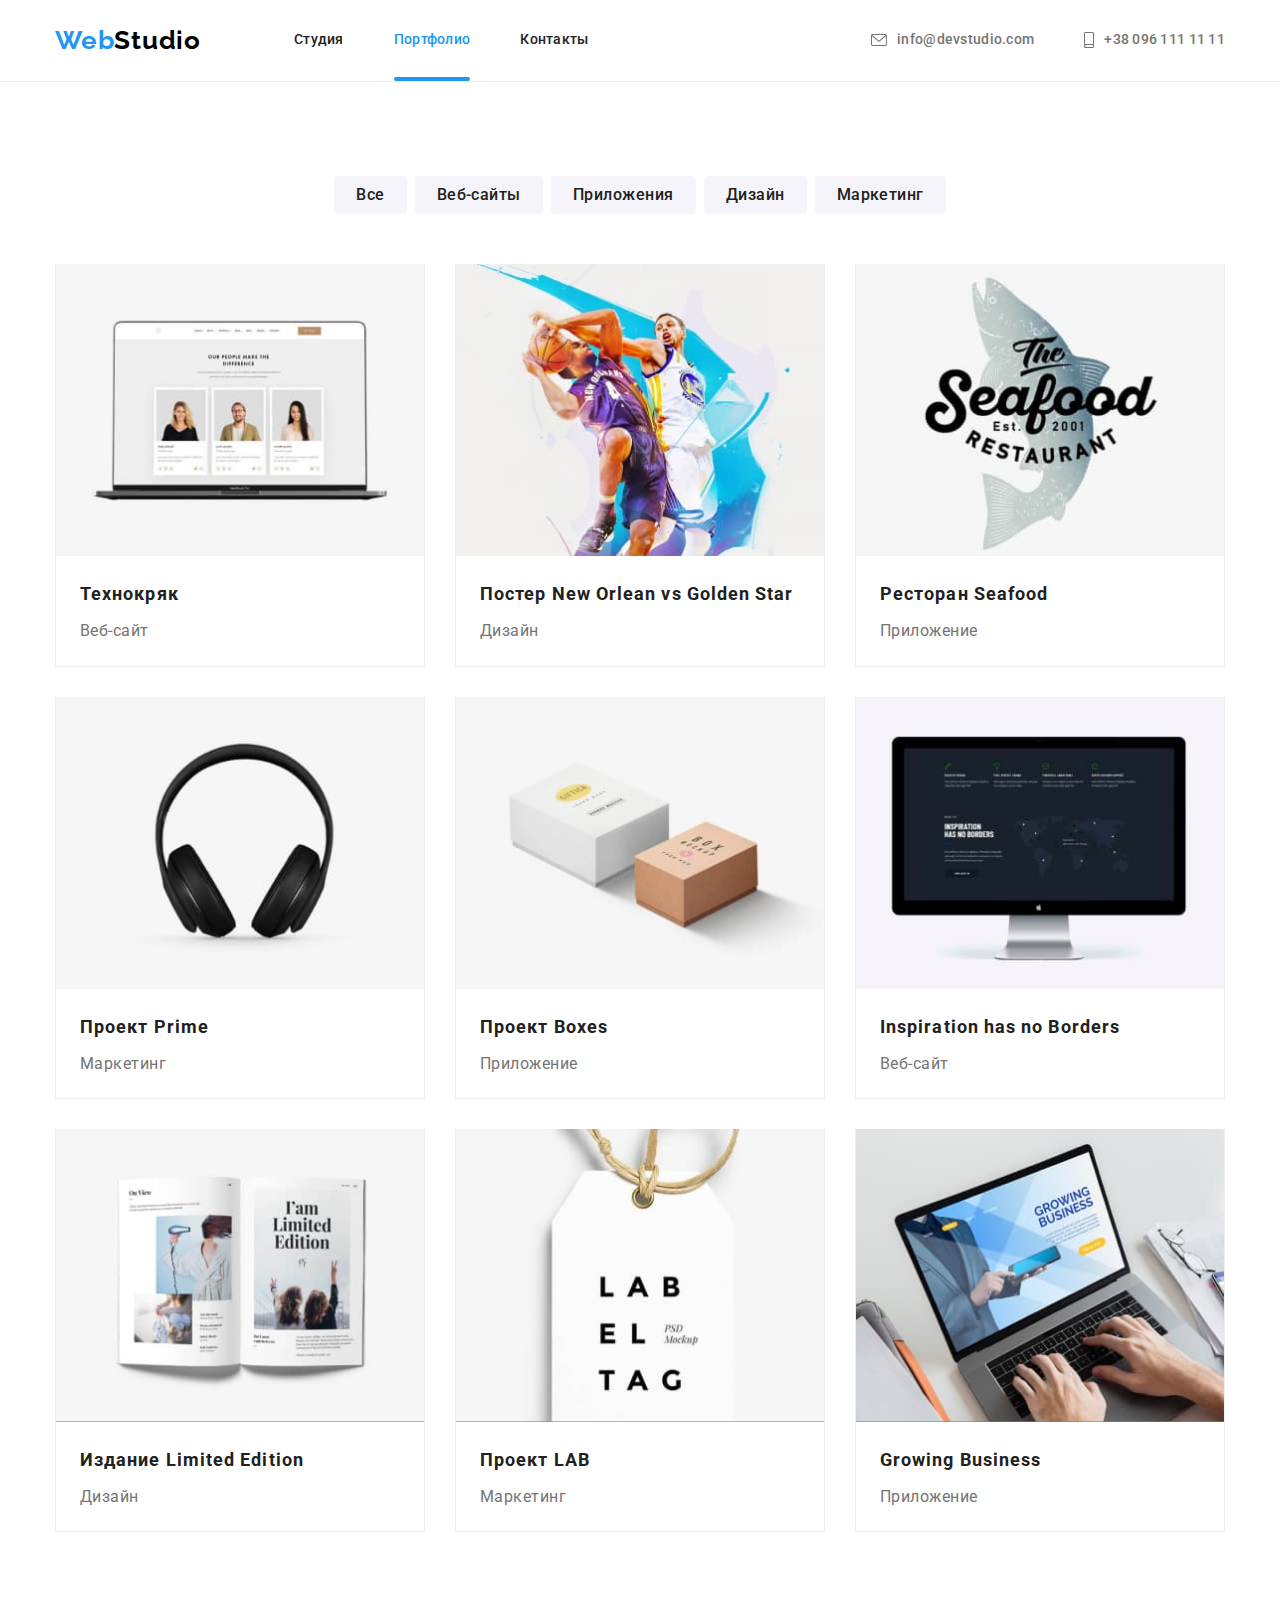
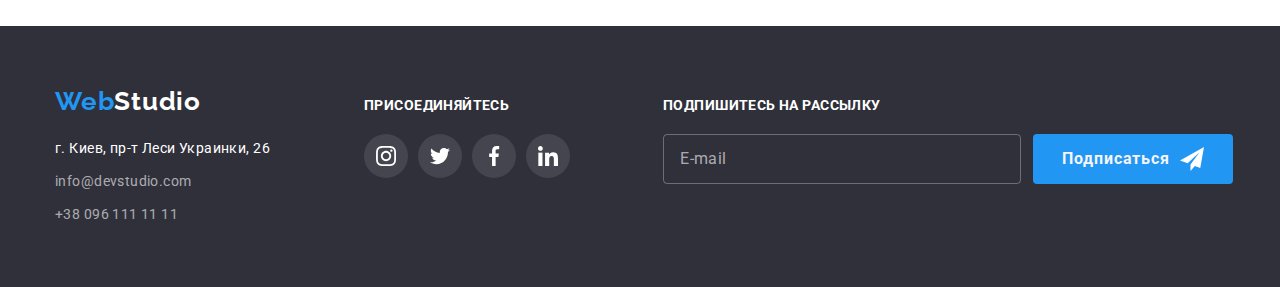
==== portfolio.html @ 52aa0f82 "Mod7-Start" ====
<!DOCTYPE html>
<html lang="ru">

<head>
    <meta charset="UTF-8">
    <meta http-equiv="X-UA-Compatible" content="IE=edge">
    <meta name="viewport" content="width=device-width, initial-scale=1.0">
    <link rel="preconnect" href="https://fonts.googleapis.com">
    <link rel="preconnect" href="https://fonts.gstatic.com" crossorigin>
    <link rel="stylesheet" href="./css/modern-normalize.css">
    <link
        href="https://fonts.googleapis.com/css2?family=Raleway:wght@700&family=Roboto:wght@400;500;700;900&display=swap"
        rel="stylesheet">
    <link rel="stylesheet" href="./css/styles.css" />
    <title>Студия</title>
</head>

<body>
    <!--Сосздаем шапку-->
    <header class="header">
        <div class="container header-container">
            <nav class="navigation">
                <a class="logo logo-nav" lang="en" href="./index.html"><span class="logo-color">Web</span>Studio </a>
                <ul class="menu-nav list">
                    <li class="header-nav-item"> <a class="link-menu-nav link" href="./index.html">Студия</a></li>
                    <li class="header-nav-item"> <a class="link-menu-nav link active"
                            href="./portfolio.html">Портфолио</a></li>
                    <li class="header-nav-item"> <a class="link-menu-nav link" href="#contact">Контакты</a></li>
                </ul>
            </nav>
            <ul class="mail-tel-header list">
                <li class="header-item">
                    <svg class="icon-header" width="16" height="12">
                        <use href="./images/icons.svg#icon-envelope"></use>
                    </svg>
                    <a class="link-mth link" href="mailto:info@devstudio.com">info@devstudio.com</a>
                </li>
                <li class="header-item">
                    <svg class="icon-header" width="10" height="16">
                        <use href="./images/icons.svg#icon-smartphone"></use>
                    </svg>
                    <a class="link-mth link" href="tel:+380961111111">+38 096 111 11 11</a>
                </li>
            </ul>
        </div>
    </header>

    <!--Основная часть-->
    <main>
        <section class="portfolio">
            <div class="container">
                <ul class="btn-list list">
                    <li class="btn">
                        <button class="button" type="button">Все</button>
                    </li>
                    <li class="btn">
                        <button class="button" type="button">Веб-сайты</button>
                    </li>
                    <li class="btn">
                        <button class="button" type="button">Приложения</button>
                    </li>
                    <li class="btn">
                        <button class="button" type="button">Дизайн</button>
                    </li>
                    <li class="btn">
                        <button class="button" type="button">Маркетинг</button>
                    </li>
                </ul>
                <h1 hidden>Портфолио</h1>
                <ul class="portfolio-list list">
                    <li class="portfolio-list-item">
                        <a class="link card-position" href="">
                            <div class="card">
                                <img src="./images/img_1.jpg" alt="техноряк" width="370">
                                <p class="card-text">Технокряк это современная площадка распространения коронавируса. Компании используют эту платформу для цифрового шпионажа и атак на защищённые сервера конкурентов.</p>
                            </div>
                            <div class="thumb-portfolio">
                                <h2 class="title-portfolio-list">
                                    Технокряк
                                </h2>
                                <p class="description">
                                    Веб-сайт
                                </p> 
                            </div>
                        </a>
                    </li>
                    <li class="portfolio-list-item">
                        <a class="link" href="">
                            <div class="card">
                                <img src="./images/img_2.jpg" alt="баскетбольный постер" width="370">
                            <p class="card-text">Технокряк это современная площадка распространения коронавируса. Компании используют эту платформу для цифрового шпионажа и атак на защищённые сервера конкурентов.</p>
                            </div>
                            <div class="thumb-portfolio">
                                <h2 class="title-portfolio-list">
                                    Постер New Orlean vs Golden Star
                                </h2>
                                <p class="description">
                                    Дизайн
                                </p>
                            </div>
                        </a>
                    </li>
                    <li class="portfolio-list-item">
                        <a class="link" href="">
                            <div class="card">
                                <img src="./images/img_3.jpg" alt="эмблема ресторана" width="370">
                            <p class="card-text">Технокряк это современная площадка распространения коронавируса. Компании используют эту платформу для цифрового шпионажа и атак на защищённые сервера конкурентов.</p>
                            </div>
                            <div class="thumb-portfolio">
                                <h2 class="title-portfolio-list">
                                    Ресторан Seafood
                                </h2>
                                <p class="description">
                                    Приложение
                                </p>
                            </div>
                        </a>
                    </li>
                    <li class="portfolio-list-item">
                        <a class="link" href="">
                            <div class="card">
                                <img src="./images/img_4.jpg" alt="наушники" width="370">
                            <p class="card-text">Технокряк это современная площадка распространения коронавируса. Компании используют эту платформу для цифрового шпионажа и атак на защищённые сервера конкурентов.</p>
                            </div>
                            <div class="thumb-portfolio">
                                <h2 class="title-portfolio-list">
                                    Проект Prime
                                </h2>
                                <p class="description">
                                    Маркетинг
                                </p>
                            </div>
                        </a>
                    </li>
                    <li class="portfolio-list-item">
                        <a class="link" href="">
                            <div class="card">
                                <img src="./images/img_5.jpg" alt="проек коробок" width="370">
                            <p class="card-text">Технокряк это современная площадка распространения коронавируса. Компании используют эту платформу для цифрового шпионажа и атак на защищённые сервера конкурентов.</p>
                            </div>
                            <div class="thumb-portfolio">
                                <h2 class="title-portfolio-list">
                                    Проект Boxes
                                </h2>
                                <p class="description">
                                    Приложение
                                </p>
                            </div>
                        </a>
                    </li>
                    <li class="portfolio-list-item">
                        <a class="link" href="">
                            <div class="card">
                                <img src="./images/img_6.jpg" alt="компьютер apple" width="370">
                            <p class="card-text">Технокряк это современная площадка распространения коронавируса. Компании используют эту платформу для цифрового шпионажа и атак на защищённые сервера конкурентов.</p>
                            </div>
                            <div class="thumb-portfolio">
                                <h2 class="title-portfolio-list">
                                    Inspiration has no Borders
                                </h2>
                                <p class="description">
                                    Веб-сайт
                                </p>
                            </div>
                        </a>
                    </li>
                    <li class="portfolio-list-item">
                        <a class="link" href="">
                            <div class="card">
                                <img src="./images/img_7.jpg" alt="журнал" width="370">
                            <p class="card-text">Технокряк это современная площадка распространения коронавируса. Компании используют эту платформу для цифрового шпионажа и атак на защищённые сервера конкурентов.</p>
                            </div>
                            <div class="thumb-portfolio">
                                <h2 class="title-portfolio-list">
                                    Издание Limited Edition
                                </h2>
                                <p class="description">
                                    Дизайн
                                </p>
                            </div>
                        </a>
                    </li>
                    <li class="portfolio-list-item">
                        <a class="link" href="">
                            <div class="card">
                                <img src="./images/img_8.jpg" alt="бирка" width="370">
                            <p class="card-text">Технокряк это современная площадка распространения коронавируса. Компании используют эту платформу для цифрового шпионажа и атак на защищённые сервера конкурентов.</p>
                            </div>
                            <div class="thumb-portfolio">
                                <h2 class="title-portfolio-list">
                                    Проект LAB
                                </h2>
                                <p class="description">
                                    Маркетинг
                                </p>
                            </div>
                        </a>
                    </li>
                    <li class="portfolio-list-item">
                        <a class="link" href="">
                            <div class="card">
                                <img src="./images/img_9.jpg" alt="приложение на компьютере" width="370">
                            <p class="card-text">Технокряк это современная площадка распространения коронавируса. Компании используют эту платформу для цифрового шпионажа и атак на защищённые сервера конкурентов.</p>
                            </div>
                            <div class="thumb-portfolio">
                                <h2 class="title-portfolio-list">
                                    Growing Business
                                </h2>
                                <p class="description">
                                    Приложение
                                </p>
                            </div>
                        </a>
                    </li>
                </ul>
            </div>
        </section>
    </main>

    <!--Подвал-->
    <footer class="footer">
        <div class="container footer-container">
            <div>
                <a class="logo logo-footer" lang="en" href="./index.html"><span class="logo-color">Web</span>Studio </a>
                <address class="adress">
                    <ul class="footer-list list" id="contact">
                        <li class="footer-item"><a class="link" href="https://goo.gl/maps/QvZ3WTDbZdHb9SWs6"
                                target="_blank">г. Киев, пр-т Леси Украинки, 26</a></li>
                        <li class="footer-item footer-mail-tel"><a class="link"
                                href="mailto:info@devstudio.com">info@devstudio.com</a></li>
                        <li class="footer-item footer-mail-tel"><a class="link" href="tel:+380961111111">+38 096 111 11
                                11</a></li>
                    </ul>
                </address>
            </div>
            <div class="footer-icons-container">
                <h2 class="title-footer">присоединяйтесь</h2>
                <ul class="icons-list list">
                    <li class="icons-item">
                        <a href="#" class="icons-link icons-link-social-bc">
                            <svg class="icon-social" width="20" height="20">
                                <use href="./images/icons.svg#icon-instagram"></use>
                            </svg>
                        </a>
                    </li>
                    <li class="icons-item">
                        <a href="#" class="icons-link icons-link-social-bc">
                            <svg class="icon-social" width="20" height="20">
                                <use href="./images/icons.svg#icon-twitter"></use>
                            </svg>
                        </a>
                    </li>
                    <li class="icons-item">
                        <a href="#" class="icons-link icons-link-social-bc">
                            <svg class="icon-social" width="20" height="20">
                                <use href="./images/icons.svg#icon-facebook"></use>
                            </svg>
                        </a>
                    </li>
                    <li class="icons-item">
                        <a href="#" class="icons-link icons-link-social-bc">
                            <svg class="icon-social" width="20" height="20">
                                <use href="./images/icons.svg#icon-linkedin"></use>
                            </svg>
                        </a>
                    </li>
                </ul>
            </div>
            <div class="right-footer">
                <h2 class="title-footer">подпишитесь на рассылку</h2>
                <form class="form-footer">
                    <input type="email" name="email" placeholder="E-mail" required>
                    <div class="scetch">
                        <button type="submit" class="button-send">Подписаться
                            <svg class="icon-send" width="24" height="24">
                                <use href="./images/icons.svg#icon-send"></use>
                            </svg>
                        </button>
                    </div>
                </form>
            </div>
        </div>
    </footer>

</body>

</html>
---- css/styles.css ----
:root {
  --text-color: #757575;
  --background-color: #f5f4fa;
  --header-background-color: #ffffff;
  --header-border: #ececec;
  --portfolio-border: #eeeeee;
  --hero-background-color: #2f303a;
  --footer-background-color: #2f303a;
  --title-text-color: #212121;
  --name-text-color: #212121;
  --logo-blue-color: #2196f3;
  --logo-black-color: #000000;
  --logo-white-color: #ffffff;
  --active-color: #2196f3;
  --background-button-color-blue: #2196f3;
  --background-button-color: #f5f4fa;
  --text-button-color: #ffffff;
  --text-footer-color: #ffffff;
  --text-footer-tel-mail-color: #ffffff9c;
  --icons-social-color: #afb1b8;
  --icons-header-color: #757575;

  --main-font: Roboto, sans-serif;
  --logo-font: Raleway, sans-serif;

  --cubic-bezier: cubic-bezier(0.4, 0, 0.2, 1);
}

body {
  font-family: var(--main-font, "Verdana", sans-serif);
  /*----------------------------------------*/
  color: var(--text-color, black);
}
h1,
h2,
h3,
h4,
h5,
h6,
p {
  margin: 0;
}
ul {
  margin: 0;
  padding: 0;
}
img {
  display: block;
  height: auto;
  max-width: 100%;
}
.container {
  padding-left: 15px;
  padding-right: 15px;
  width: 1200px;
  margin: 0 auto;
}
.link {
  color: inherit;
  text-decoration: none;
}
.list {
  list-style: none;
}
.logo {
  font-family: var(--logo-font, sans-serif);
  font-weight: 700;
  font-size: 26px;
  line-height: 1.19;
  letter-spacing: 0.03em;
  text-decoration: none;
  margin-right: 93px;
}
.logo-color {
  color: var(--logo-blue-color, blue);
}
.title {
  font-family: var(--main-font, sans-serif);
  font-style: normal;
  font-size: 36px;
  line-height: 1.16;
  letter-spacing: 0.03em;
  text-align: center;
  color: var(--title-text-color, black);
}
.icons-link {
  width: 100%;
  height: 100%;
  display: flex;
  justify-content: center;
  align-items: center;
  border-radius: 50%;
  transition: background-color 250ms var(--cubic-bezier);
}
.icons-link:hover {
  background-color: var(--active-color, blue);
}

/*---------------HEADER------------------------------------------*/
.header {
  padding: 25px 0;
  border-bottom: var(--header-border) solid 1px;
}
.logo-nav {
  color: var(--logo-black-color, black);
}
.header-container {
  display: flex;
  align-items: center;
}
.navigation {
  display: flex;
  align-items: center;
}
.header-nav-item:not(:last-child) {
  margin-right: 50px;
}

.menu-nav {
  font-family: var(--main-font, sans-serif);
  font-weight: 500;
  font-size: 14px;
  line-height: 1.14;
  letter-spacing: 0.02em;
  display: flex;
  color: var(--title-text-color, black);
}
.link-menu-nav {
  position: relative;
  transition: color 250ms var(--cubic-bezier);
}
.link-menu-nav:hover,
.link-menu-nav:focus {
  color: var(--active-color, blue);
}
.mail-tel-header {
  font-family: var(--main-font, sans-serif);
  font-weight: 500;
  font-size: 14px;
  line-height: 1.14;
  letter-spacing: 0.02em;
  display: flex;
  align-items: center;
  margin-left: auto;
}
.header-item {
  display: flex;
  align-items: center;
  cursor: pointer;
  transition: color 250ms var(--cubic-bezier);
}
.header-item:not(:first-child) {
  margin-left: 50px;
}
.header-item:hover .icon-header,
.header-item:focus .icon-header {
  fill: var(--active-color, blue);
}
.icon-header {
  fill: var(--icons-header-color);
  transition: fill 250ms var(--cubic-bezier);
}

.link-mth {
  margin-left: 10px;
}
.header-item:hover,
.header-item:focus {
  color: var(--active-color, blue);
}
.active {
  color: var(--active-color, blue);
}
.active::after {
  content: "";
  width: 100%;
  height: 4px;
  border-radius: 2px;
  background-color: var(--background-button-color-blue, blue);
  position: absolute;
  top: 46px;
  left: 0;
}

/*---------------HEADER------------------------------------------*/

/*---------------MAIN-INDEX-----------------------------------------*/
.hero {
  padding-top: 200px;
  padding-bottom: 280px;
  background-color: var(--hero-background-color);
  background-image: linear-gradient(
      0deg,
      rgba(0, 0, 0, 0.2),
      rgba(0, 0, 0, 0.2)
    ),
    url(/images/logo.jpg);
  background-repeat: no-repeat;
  background-position: center;
  background-size: cover;
}

.title-hero {
  font-family: var(--main-font, sans-serif);
  font-style: normal;
  font-weight: 900;
  font-size: 44px;
  line-height: 1.36;
  letter-spacing: 0.06em;
  text-transform: uppercase;
  color: var(--logo-white-color, white);
  text-align: center;
}
.button-hero {
  font-family: var(--main-font, sans-serif);
  font-style: normal;
  font-weight: 700;
  font-size: 16px;
  line-height: 1.87;
  letter-spacing: 0.06em;
  background-color: var(--background-button-color-blue, blue);
  color: var(--text-button-color, white);
  border-radius: 4px;
  cursor: pointer;
  display: block;
  margin: 30px auto 0;
  border: none;
  padding: 10px 32px;
}
.section {
  padding: 94px 0;
}
.title-about-uns {
  font-family: var(--main-font, sans-serif);
  font-style: normal;
  font-size: 14px;
  line-height: 1.14;
  letter-spacing: 0.03em;
  text-transform: uppercase;
  color: var(--title-text-color, black);
}
.text-about-uns {
  font-family: var(--main-font, sans-serif);
  font-size: 14px;
  line-height: 1.71;
  letter-spacing: 0.03em;
  margin-top: 10px;
}
.about-list {
  display: flex;
}
.about-item:not(:last-child) {
  margin-right: 30px;
}
.about-uns-icon {
  width: 270px;
  height: 120px;
  background-color: var(--background-color);
  margin-bottom: 30px;
  display: flex;
  justify-content: center;
  align-items: center;
}
.services {
  padding-bottom: 94px;
}

.services-list {
  display: flex;
  margin-top: 50px;
}
.services-item {
  position: relative;
}
.services-item:not(:last-child) {
  margin-right: 30px;
}
.bc-services-item {
  position: absolute;
  width: 370px;
  height: 70px;
  bottom: 0;
  background-color: rgba(47, 48, 58, 0.8);
  display: flex;
  align-items: center;
  justify-content: center;
}
.bc-services-item > .title-about-uns {
  color: var(--text-button-color, white);
}

.our-team {
  background: var(--background-color, grey);
}
.team-list {
  display: flex;
  margin-top: 50px;
  text-align: center;
}
.team-item {
  background-color: var(--logo-white-color, white);
  border-radius: 0px 0px 4px 4px;
  box-shadow: 0px 1px 3px rgba(0, 0, 0, 0.12), 0px 1px 1px rgba(0, 0, 0, 0.14),
    0px 2px 1px rgba(0, 0, 0, 0.2);
}
.team-item:not(:last-child) {
  margin-right: 30px;
}
.thumb {
  padding: 30px 0;
}
.specialist-name {
  font-family: var(--main-font, sans-serif);
  font-style: normal;
  font-weight: 500;
  font-size: 16px;
  line-height: 1.18;
  letter-spacing: 0.03em;
  color: var(--name-text-color, black);
}
.specialist {
  font-family: var(--main-font, sans-serif);
  font-size: 16px;
  line-height: 1.18;
  letter-spacing: 0.03em;
  margin-top: 10px;
  margin-bottom: 16px;
}
.icons-list-team {
  display: flex;
  justify-content: center;
}
.icon-team-social {
  fill: var(--icons-social-color);
  transition: fill 250ms var(--cubic-bezier);
}
.icons-link:focus {
  outline: 2px solid var(--active-color);
}
.icons-item:hover .icon-team-social,
.icons-item:focus .icon-team-social {
  fill: var(--logo-white-color, white);
}
.client-list {
  display: flex;
  margin-top: 50px;
}
.client-item {
  width: 170px;
  height: 92px;
  border: 1px solid #afb1b8;
  border-radius: 4px;
  display: flex;
  justify-content: center;
  align-items: center;
  cursor: pointer;
  transition: border 250ms var(--cubic-bezier);
}
.client-item + .client-item {
  margin-left: 30px;
}
.client-link:focus {
  outline: 2px solid var(--active-color);
}
.icon-partner {
  fill: var(--icons-social-color);
  transition: fill 250ms var(--cubic-bezier);
}
.client-item:hover .icon-partner,
.client-item:focus .icon-partner,
.client-item:hover,
.client-item:focus {
  fill: var(--active-color, blue);
  border-color: var(--active-color, blue);
}

/*---------------MAIN-INDEX--------------------------------------*/

/*---------------MAIN-PORTFOLIO----------------------------------*/
.portfolio {
  padding: 94px 0;
}
.btn-list {
  display: flex;
  margin-bottom: 50px;
  justify-content: center;
}
.btn:focus,
.button:hover {
  box-shadow: 0px 3px 1px rgba(0, 0, 0, 0.1), 0px 1px 2px rgba(0, 0, 0, 0.08),
    0px 2px 2px rgba(0, 0, 0, 0.12);
}
.button {
  font-family: var(--main-font, sans-serif);
  font-style: normal;
  font-weight: 500;
  font-size: 16px;
  line-height: 1.62;
  letter-spacing: 0.03em;
  color: var(--title-text-color, black);
  background-color: var(--background-button-color, grey);
  border: none;
  border-radius: 4px;
  cursor: pointer;
  padding: 6px 22px;
  transition: color 250ms var(--cubic-bezier), 250ms var(--cubic-bezier);
}
.btn:not(:last-child) {
  margin-right: 8px;
}
.button:hover,
.button:focus {
  background-color: var(--active-color, blue);
  color: var(--text-button-color, white);
}
.portfolio-list {
  display: flex;
  flex-wrap: wrap;
  margin-left: -30px;
  margin-top: -30px;
}
.portfolio-list-item {
  border-right: var(--portfolio-border) 1px solid;
  border-left: var(--portfolio-border) 1px solid;
  border-bottom: var(--portfolio-border) 1px solid;
  flex-basis: calc(100% / 3 - 30px);
  margin-left: 30px;
  margin-top: 30px;
  transition: box-shadow 250ms var(--cubic-bezier);
}
.portfolio-list-item:hover,
.portfolio-list-item:focus {
  box-shadow: 0px 1px 1px rgba(0, 0, 0, 0.12), 0px 4px 4px rgba(0, 0, 0, 0.06),
    1px 4px 6px rgba(0, 0, 0, 0.16);
}
.card-position {
  position: relative;
}
.card {
  overflow: hidden;
  position: relative;
}

.card-text {
  font-family: var(--main-font, sans-serif);
  font-size: 18px;
  line-height: 1.5;
  letter-spacing: 0.03em;
  padding: 63px 24px;
  background: rgba(33, 150, 243, 0.9);
  height: 100%;
  width: 100%;
  position: absolute;
  color: var(--text-button-color);
  transition: transform 250ms var(--cubic-bezier);
  transform: translateY(100%);
  top: 0;
}
.portfolio-list-item:hover .card-text {
  transform: translateY(0);
}
.thumb-portfolio {
  padding: 20px 24px;
}
.title-portfolio-list {
  font-family: var(--main-font, sans-serif);
  font-style: normal;
  font-size: 18px;
  line-height: 2;
  letter-spacing: 0.06em;
  color: var(--title-text-color, black);
}
.description {
  font-family: var(--main-font, sans-serif);
  font-size: 16px;
  line-height: 1.83;
  letter-spacing: 0.03em;
  margin-top: 4px;
}

/*---------------MAIN-PORTFOLIO----------------------------------*/

/*---------------FOOTER------------------------------------------*/
.footer {
  padding: 60px 0;
  background-color: var(--footer-background-color);
}
.footer-container {
  display: flex;
  align-items: baseline;
}
.footer-icons-container {
  margin-left: 70px;
}
.right-footer {
  margin-left: 93px;
}
.form-footer {
  display: flex;
}
.form-footer input {
  background-color: transparent;
  border: 1px solid rgba(255, 255, 255, 0.3);
  border-radius: 4px;
  width: 358px;
  height: 50px;
  color: var(--background-color);
  padding: 15px 3px 15px 16px;
  margin-right: 12px;
}
.form-footer input:focus {
  outline: transparent;
}

.form-footer input::placeholder {
  color: rgba(255, 255, 255, 0.6);
  letter-spacing: 0.03em;
  font-size: 16px;
  line-height: 1.25;
}

.button-send {
  width: 200px;
  height: 50px;
  font-size: 16px;
  font-weight: 700;
  line-height: 1.87;
  letter-spacing: 0.06em;
  background-color: var(--active-color);
  border: none;
  border-radius: 4px;
  color: var(--background-color);
  display: flex;
  align-items: center;
  cursor: pointer;
  justify-content: center;
  transition: box-shadow 250ms var(--cubic-bezier);
}
.button-send:focus,
.button-send:hover {
  box-shadow: 0px 4px 4px rgba(0, 0, 0, 0.15);
}
.icon-send {
  margin-left: 10px;
}
.logo-footer {
  color: var(--logo-white-color, white);
}
.adress {
  font-family: var(--main-font, sans-serif);
  font-style: normal;
  font-weight: 400;
  font-size: 14px;
  line-height: 1.71;
  letter-spacing: 0.03em;
  color: var(--text-footer-color, white);
  margin-top: 20px;
}
.footer-item:not(:first-child) {
  margin-top: 9px;
}
.footer-mail-tel {
  color: var(--text-footer-tel-mail-color);
}
.title-footer {
  font-family: var(--main-font, sans-serif);
  font-style: normal;
  font-size: 14px;
  line-height: 1.14;
  letter-spacing: 0.03em;
  text-transform: uppercase;
  color: var(--logo-white-color, black);
  margin-bottom: 20px;
}
.icons-list {
  display: flex;
}
.icons-item {
  width: 44px;
  height: 44px;
}
.icons-item:hover .icon-social,
.icons-item:focus .icon-social {
  fill: var(--logo-white-color, white);
}
.icons-item + .icons-item {
  margin-left: 10px;
}
.icons-link-social-bc {
  background-color: rgba(255, 255, 255, 0.1);
}
.icon-social {
  fill: var(--logo-white-color, white);
}
/*------------------------------------------------*/
.backdrop {
  width: 100%;
  height: 100%;
  background-color: rgba(0, 0, 0, 0.2);
  position: fixed;
  top: 0;
  left: 0;
  transition: opacity 250ms var(--cubic-bezier),
    visibility 250ms var(--cubic-bezier);
}
.backdrop.is-hidden .modal {
  transform: translate(-50%, -50%) scale(0.5);
}

.modal {
  width: 528px;
  min-height: 581px;
  border-radius: 4px;
  background-color: var(--header-background-color);
  position: absolute;
  top: 50%;
  left: 50%;
  transform: translate(-50%, -50%) scale(1);
  transition: transform 250ms var(--cubic-bezier);
}
.modal-close {
  width: 30px;
  height: 30px;
  border-radius: 50%;
  border: 1px solid rgba(0, 0, 0, 0.1);
  background: #ffffff;
  cursor: pointer;
  display: flex;
  justify-content: center;
  align-items: center;
  position: absolute;
  top: 8px;
  right: 8px;
  transition: fill 250ms var(--cubic-bezier);
}
.modal-close:hover,
.modal-close:focus {
  fill: var(--active-color);
  outline-color: var(--active-color);
}

.is-hidden {
  visibility: hidden;
  opacity: 0;
  pointer-events: none;
}
.form-modal {
  padding: 40px;
}
.form-modal p {
  margin-bottom: 12px;
  color: #212121;
  letter-spacing: 0.03em;
  font-size: 20px;
  font-weight: bold;
  line-height: 1.12;
  text-align: center;
}

.form-label,
.form-comment-label {
  display: block;
  margin-bottom: 10px;
  font-size: 12px;
  color: var(--text-color);
  letter-spacing: 0.01em;
  line-height: 1.16;
}
.form-comment-label {
  margin-bottom: 20px;
}
.form-title {
  display: block;
  margin-bottom: 4px;
}
.positioner {
  position: relative;
  display: block;
}
.form-input {
  width: 100%;
  height: 40px;
  border: 1px solid rgba(33, 33, 33, 0.2);
  border-radius: 4px;
  padding: 12px 2px 12px 42px;
  cursor: pointer;
}
.icons-form {
  position: absolute;
  top: 50%;
  left: 12px;
  transform: translateY(-50%);
  cursor: pointer;
}
.form-input:focus {
  border: none;
  outline: 1px solid var(--active-color);
}
.form-input:focus + .icons-form {
  fill: var(--active-color);
}
.form-comment-text {
  resize: none;
  width: 100%;
  height: 120px;
  padding: 12px 16px;
  border: 1px solid rgba(33, 33, 33, 0.2);
  border-radius: 4px;
  margin-top: 4px;
}
.form-comment-text:focus {
  border: none;
  outline: 1px solid var(--active-color);
}
.form-comment-text::placeholder {
  color: rgba(117, 117, 117, 0.5);
  font-size: 12px;
  line-height: 1.16;
  letter-spacing: 0.01em;
}
.form-checkbox-label {
  font-size: 14px;
  line-height: 1.71;
  color: var(--text-color);
  letter-spacing: 0.03em;
  cursor: pointer;
  display: flex;
  align-items: center;
  justify-content: center;
  margin-bottom: 30px;
}
.form-checkbox-label a {
  color: var(--active-color);
  margin-left: 6px;
}
.form-checkbox {
  position: absolute;
  width: 1px;
  height: 1px;
  margin: -1px;
  border: 0;
  padding: 0;
  overflow: hidden;
  clip: rect(0 0 0 0);
}
.icon-checkbox {
  width: 16px;
  height: 15px;
  border: 2px solid #212121;
  border-radius: 4px;
  margin-right: 7px;
  display: flex;
  align-items: center;
  justify-content: center;
  fill: transparent;
}
.form-checkbox:checked + .icon-checkbox {
  background-color: var(--active-color);
  border: transparent;
  fill: var(--background-color);
}
.button-form-send {
  font-size: 16px;
  font-weight: bold;
  line-height: 1.87;
  letter-spacing: 0.06em;
  color: var(--background-color);
  background-color: var(--active-color);
  border: none;
  border-radius: 4px;
  padding: 10px 55px;
  display: block;
  margin: 0 auto;
  cursor: pointer;
  transition: box-shadow 250ms var(--cubic-bezier);
}
.button-form-send:hover,
.button-form-send:focus {
  box-shadow: 0px 4px 4px rgba(0, 0, 0, 0.15);
}
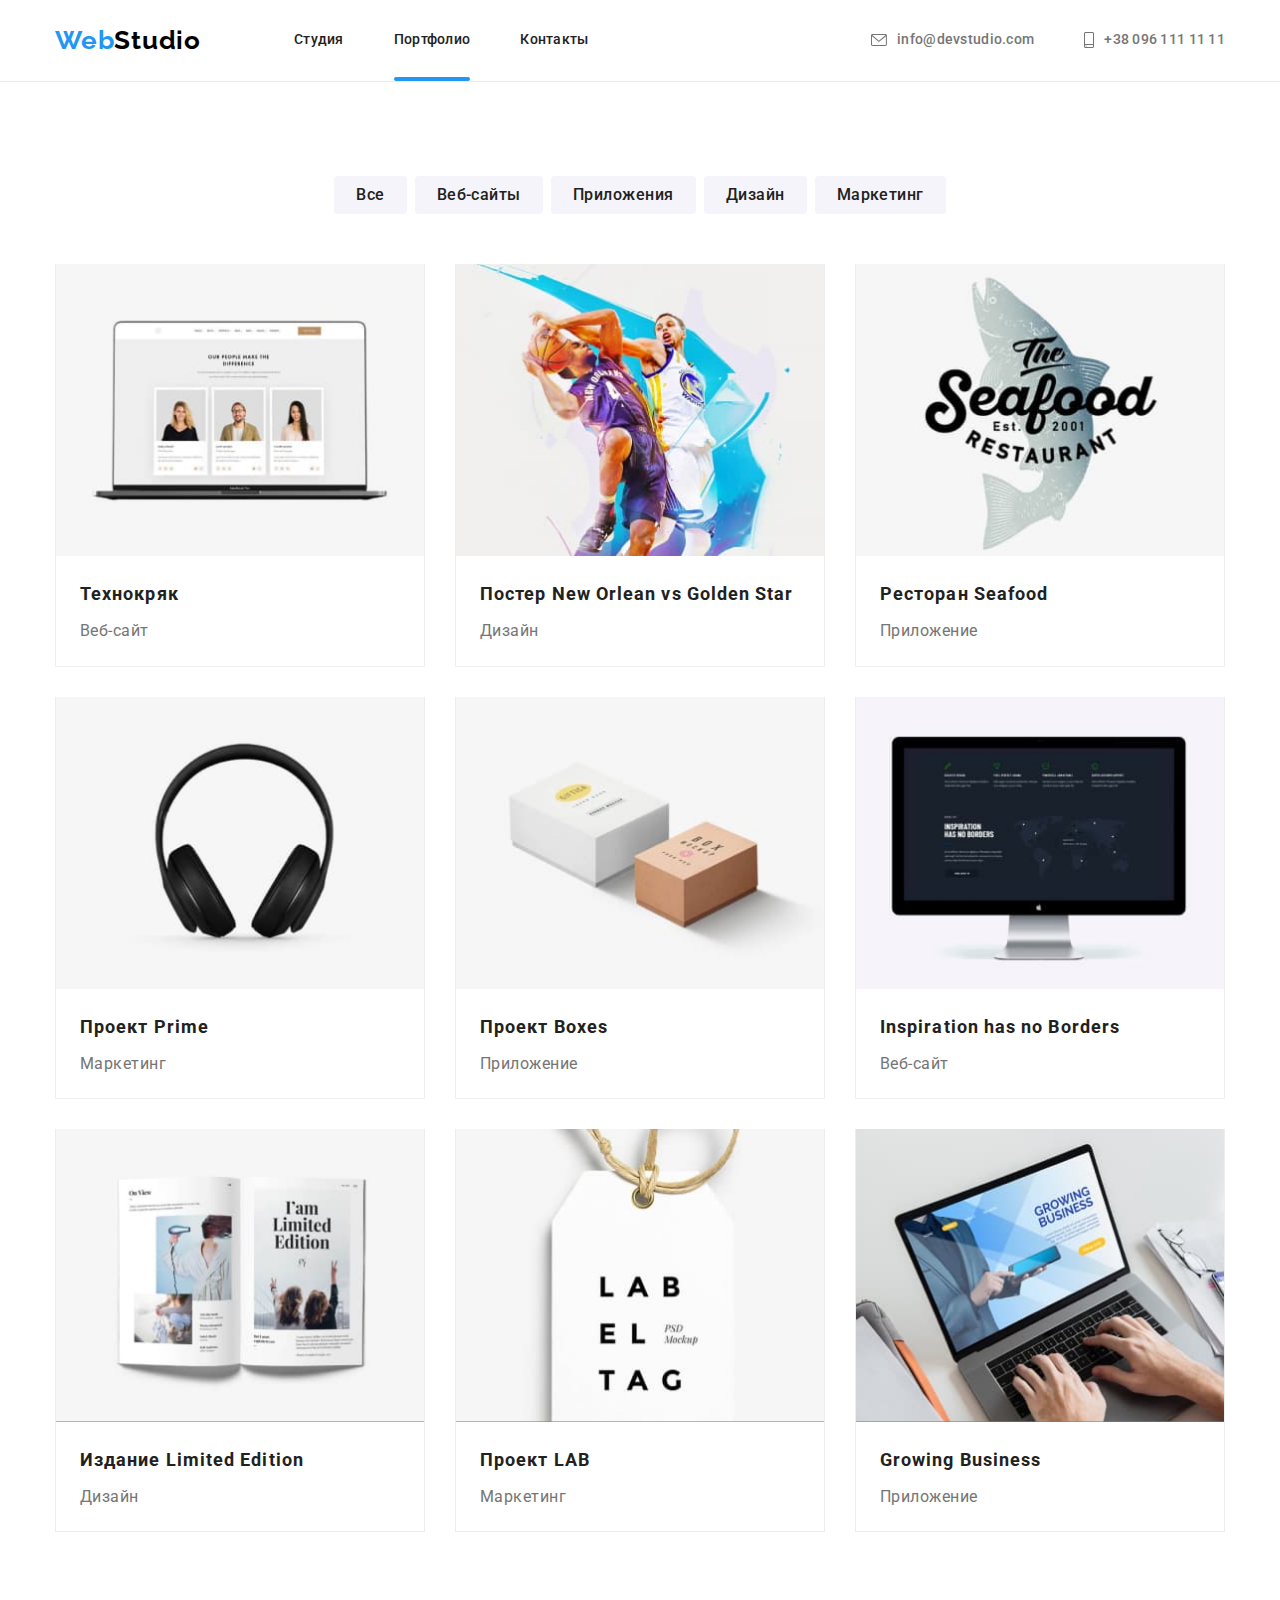
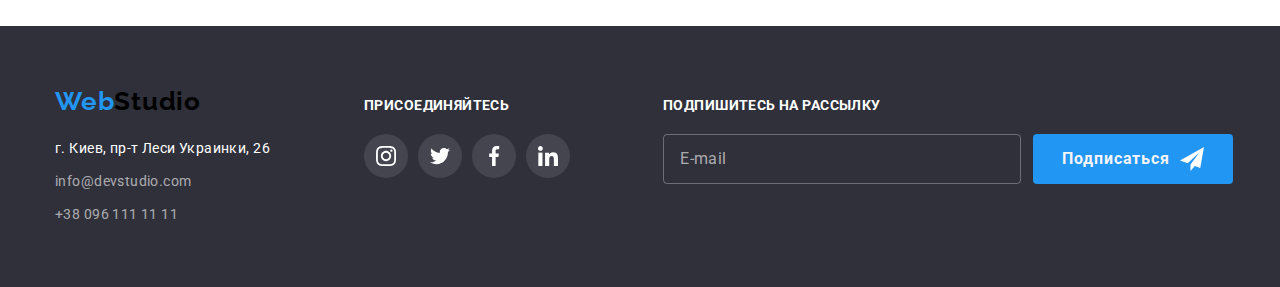
==== commit c7103f8c: "Step2" ====
--- a/portfolio.html
+++ b/portfolio.html
@@ -12,6 +12,7 @@
         href="https://fonts.googleapis.com/css2?family=Raleway:wght@700&family=Roboto:wght@400;500;700;900&display=swap"
         rel="stylesheet">
     <link rel="stylesheet" href="./css/styles.css" />
+    <link rel="stylesheet" href="./css/main.css" />
     <title>Студия</title>
 </head>
 
--- a/css/styles.css
+++ b/css/styles.css
@@ -1,108 +1,7 @@
-:root {
-  --text-color: #757575;
-  --background-color: #f5f4fa;
-  --header-background-color: #ffffff;
-  --header-border: #ececec;
-  --portfolio-border: #eeeeee;
-  --hero-background-color: #2f303a;
-  --footer-background-color: #2f303a;
-  --title-text-color: #212121;
-  --name-text-color: #212121;
-  --logo-blue-color: #2196f3;
-  --logo-black-color: #000000;
-  --logo-white-color: #ffffff;
-  --active-color: #2196f3;
-  --background-button-color-blue: #2196f3;
-  --background-button-color: #f5f4fa;
-  --text-button-color: #ffffff;
-  --text-footer-color: #ffffff;
-  --text-footer-tel-mail-color: #ffffff9c;
-  --icons-social-color: #afb1b8;
-  --icons-header-color: #757575;
-
-  --main-font: Roboto, sans-serif;
-  --logo-font: Raleway, sans-serif;
-
-  --cubic-bezier: cubic-bezier(0.4, 0, 0.2, 1);
-}
-
-body {
-  font-family: var(--main-font, "Verdana", sans-serif);
-  /*----------------------------------------*/
-  color: var(--text-color, black);
-}
-h1,
-h2,
-h3,
-h4,
-h5,
-h6,
-p {
-  margin: 0;
-}
-ul {
-  margin: 0;
-  padding: 0;
-}
-img {
-  display: block;
-  height: auto;
-  max-width: 100%;
-}
-.container {
-  padding-left: 15px;
-  padding-right: 15px;
-  width: 1200px;
-  margin: 0 auto;
-}
-.link {
-  color: inherit;
-  text-decoration: none;
-}
-.list {
-  list-style: none;
-}
-.logo {
-  font-family: var(--logo-font, sans-serif);
-  font-weight: 700;
-  font-size: 26px;
-  line-height: 1.19;
-  letter-spacing: 0.03em;
-  text-decoration: none;
-  margin-right: 93px;
-}
-.logo-color {
-  color: var(--logo-blue-color, blue);
-}
-.title {
-  font-family: var(--main-font, sans-serif);
-  font-style: normal;
-  font-size: 36px;
-  line-height: 1.16;
-  letter-spacing: 0.03em;
-  text-align: center;
-  color: var(--title-text-color, black);
-}
-.icons-link {
-  width: 100%;
-  height: 100%;
-  display: flex;
-  justify-content: center;
-  align-items: center;
-  border-radius: 50%;
-  transition: background-color 250ms var(--cubic-bezier);
-}
-.icons-link:hover {
-  background-color: var(--active-color, blue);
-}
-
 /*---------------HEADER------------------------------------------*/
 .header {
   padding: 25px 0;
   border-bottom: var(--header-border) solid 1px;
-}
-.logo-nav {
-  color: var(--logo-black-color, black);
 }
 .header-container {
   display: flex;
@@ -227,9 +126,7 @@
   border: none;
   padding: 10px 32px;
 }
-.section {
-  padding: 94px 0;
-}
+
 .title-about-uns {
   font-family: var(--main-font, sans-serif);
   font-style: normal;
--- a/css/main.css
+++ b/css/main.css
@@ -0,0 +1,112 @@
+:root {
+  --text-color: #757575;
+  --background-color: #f5f4fa;
+  --header-background-color: #ffffff;
+  --header-border: #ececec;
+  --portfolio-border: #eeeeee;
+  --hero-background-color: #2f303a;
+  --footer-background-color: #2f303a;
+  --title-text-color: #212121;
+  --name-text-color: #212121;
+  --logo-blue-color: #2196f3;
+  --logo-black-color: #000000;
+  --logo-white-color: #ffffff;
+  --active-color: #2196f3;
+  --background-button-color-blue: #2196f3;
+  --background-button-color: #f5f4fa;
+  --text-button-color: #ffffff;
+  --text-footer-color: #ffffff;
+  --text-footer-tel-mail-color: #ffffff9c;
+  --icons-social-color: #afb1b8;
+  --icons-header-color: #757575;
+  --main-font: Roboto, sans-serif;
+  --logo-font: Raleway, sans-serif;
+  --cubic-bezier: cubic-bezier(0.4, 0, 0.2, 1);
+}
+
+body {
+  font-family: var(--main-font, "Verdana", sans-serif);
+  /*----------------------------------------*/
+  color: var(--text-color, black);
+}
+
+h1,
+h2,
+h3,
+h4,
+h5,
+h6,
+p {
+  margin: 0;
+}
+
+ul {
+  margin: 0;
+  padding: 0;
+}
+
+img {
+  display: block;
+  height: auto;
+  max-width: 100%;
+}
+
+.container {
+  padding-left: 15px;
+  padding-right: 15px;
+  width: 1200px;
+  margin: 0 auto;
+}
+
+.link {
+  color: inherit;
+  text-decoration: none;
+}
+
+.list {
+  list-style: none;
+}
+
+.title {
+  font-family: var(--main-font, sans-serif);
+  font-style: normal;
+  font-size: 36px;
+  line-height: 1.16;
+  letter-spacing: 0.03em;
+  text-align: center;
+  color: var(--title-text-color, black);
+}
+
+.section {
+  padding: 94px 0;
+}
+
+.logo {
+  font-family: var(--logo-font, sans-serif);
+  font-weight: 700;
+  font-size: 26px;
+  line-height: 1.19;
+  letter-spacing: 0.03em;
+  text-decoration: none;
+  margin-right: 93px;
+  color: var(--logo-black-color, black);
+}
+
+.logo-color {
+  color: var(--logo-blue-color, blue);
+}
+
+.icons-link {
+  width: 100%;
+  height: 100%;
+  display: flex;
+  justify-content: center;
+  align-items: center;
+  border-radius: 50%;
+  transition: background-color 250ms var(--cubic-bezier);
+}
+
+.icons-link:hover {
+  background-color: var(--active-color, blue);
+}
+/*# sourceMappingURL=main.css.map */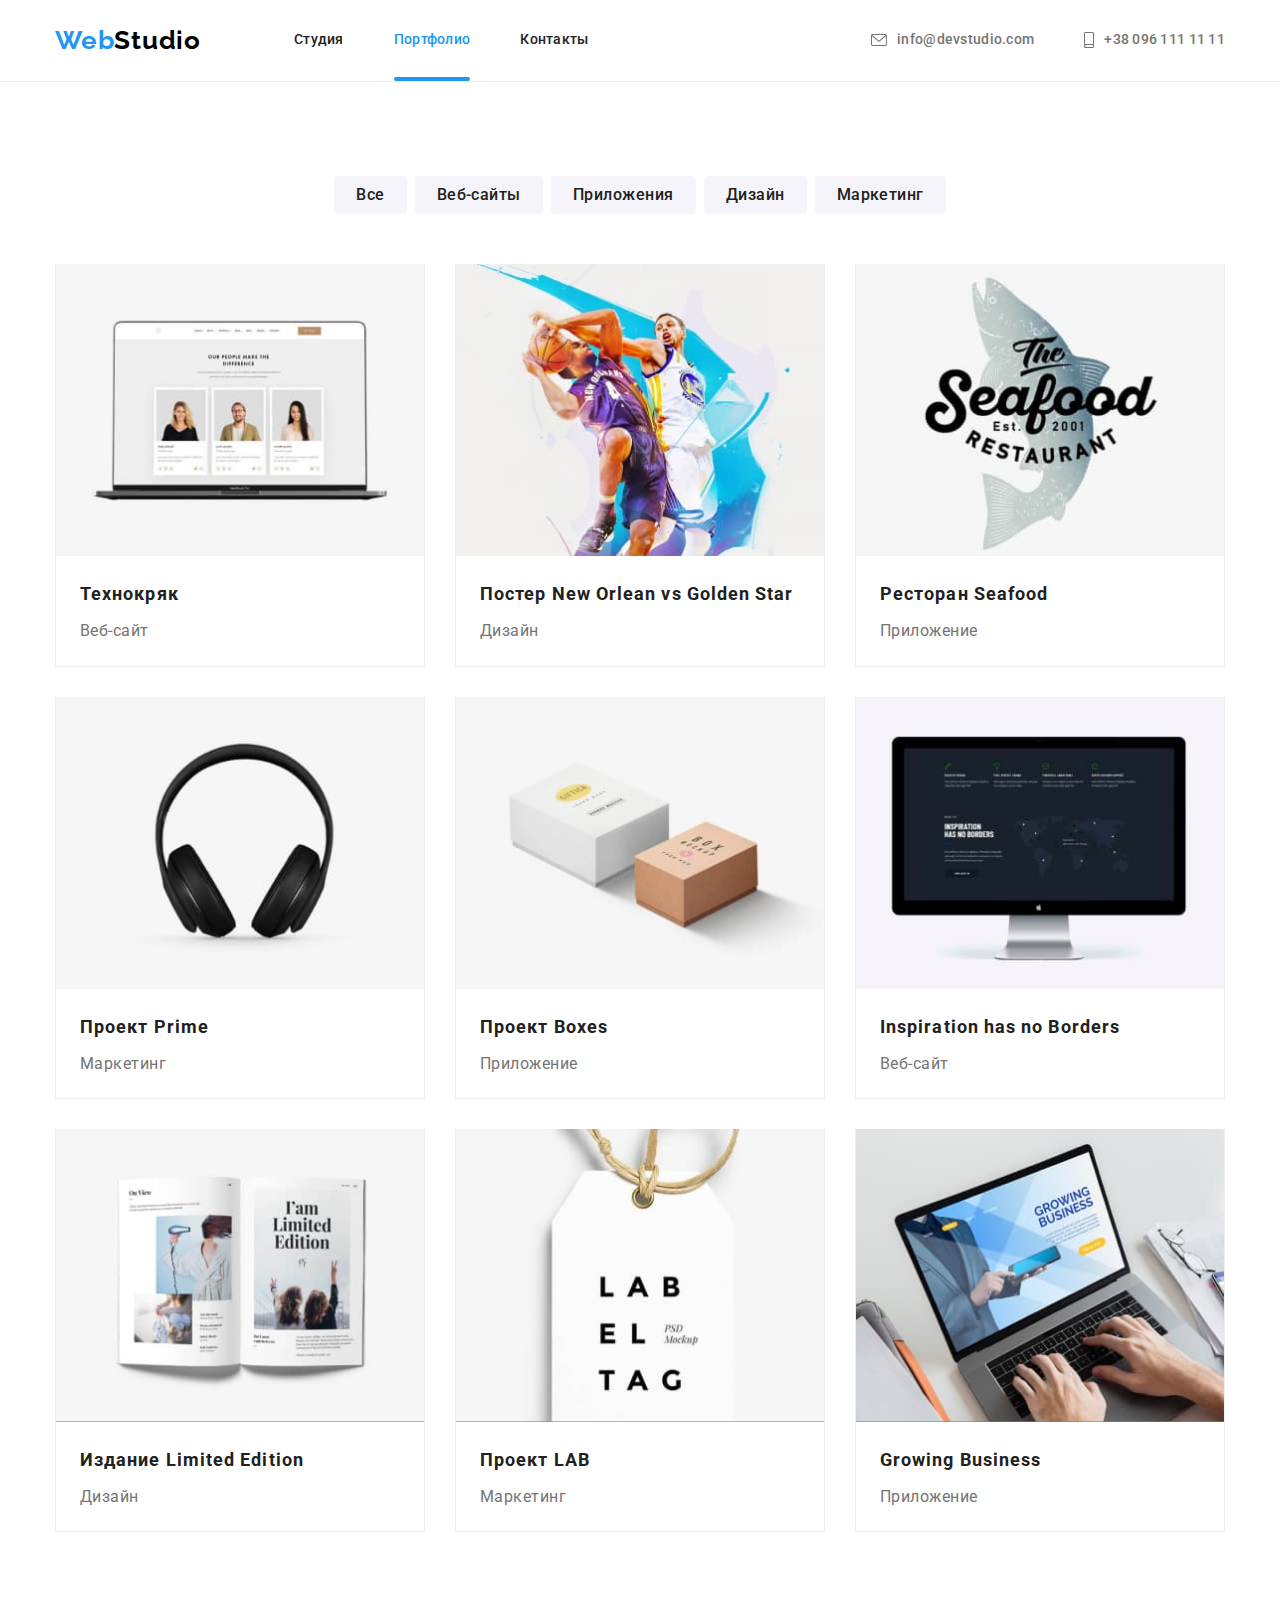
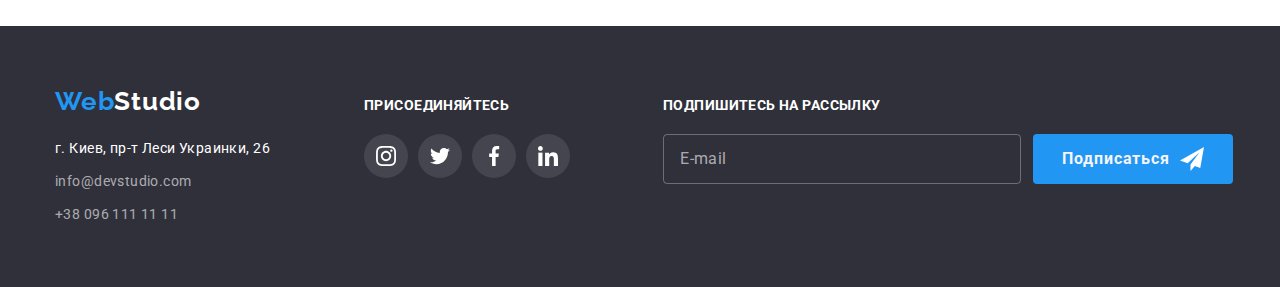
==== commit 8ecb28cd: "Part1" ====
--- a/portfolio.html
+++ b/portfolio.html
@@ -11,7 +11,6 @@
     <link
         href="https://fonts.googleapis.com/css2?family=Raleway:wght@700&family=Roboto:wght@400;500;700;900&display=swap"
         rel="stylesheet">
-    <link rel="stylesheet" href="./css/styles.css" />
     <link rel="stylesheet" href="./css/main.css" />
     <title>Студия</title>
 </head>
--- a/css/main.css
+++ b/css/main.css
@@ -81,6 +81,14 @@
   padding: 94px 0;
 }
 
+.services {
+  padding-bottom: 94px;
+}
+
+.portfolio {
+  padding: 94px 0;
+}
+
 .logo {
   font-family: var(--logo-font, sans-serif);
   font-weight: 700;
@@ -89,13 +97,21 @@
   letter-spacing: 0.03em;
   text-decoration: none;
   margin-right: 93px;
-  color: var(--logo-black-color, black);
 }
 
 .logo-color {
   color: var(--logo-blue-color, blue);
 }
 
+.logo-nav {
+  color: var(--logo-black-color, black);
+}
+
+.logo-footer {
+  color: var(--logo-white-color, white);
+}
+
+/* -------global-social-icons-------- */
 .icons-link {
   width: 100%;
   height: 100%;
@@ -109,4 +125,747 @@
 .icons-link:hover {
   background-color: var(--active-color, blue);
 }
+
+/* -------our-team-------- */
+.icons-list-team {
+  display: flex;
+  justify-content: center;
+}
+
+.icon-team-social {
+  fill: var(--icons-social-color);
+  transition: fill 250ms var(--cubic-bezier);
+}
+
+.icons-link:focus {
+  outline: 2px solid var(--active-color);
+}
+
+.icons-item:hover .icon-team-social,
+.icons-item:focus .icon-team-social {
+  fill: var(--logo-white-color, white);
+}
+
+/* -------footer-------- */
+.icons-list {
+  display: flex;
+}
+
+.icons-item {
+  width: 44px;
+  height: 44px;
+}
+
+.icons-item:hover .icon-social,
+.icons-item:focus .icon-social {
+  fill: var(--logo-white-color, white);
+}
+
+.icons-item + .icons-item {
+  margin-left: 10px;
+}
+
+.icons-link-social-bc {
+  background-color: rgba(255, 255, 255, 0.1);
+}
+
+.icon-social {
+  fill: var(--logo-white-color, white);
+}
+
+.btn-list {
+  display: flex;
+  margin-bottom: 50px;
+  justify-content: center;
+}
+
+.btn:focus,
+.button:hover {
+  box-shadow: 0px 3px 1px rgba(0, 0, 0, 0.1), 0px 1px 2px rgba(0, 0, 0, 0.08), 0px 2px 2px rgba(0, 0, 0, 0.12);
+}
+
+.button {
+  font-family: var(--main-font, sans-serif);
+  font-style: normal;
+  font-weight: 500;
+  font-size: 16px;
+  line-height: 1.62;
+  letter-spacing: 0.03em;
+  color: var(--title-text-color, black);
+  background-color: var(--background-button-color, grey);
+  border: none;
+  border-radius: 4px;
+  cursor: pointer;
+  padding: 6px 22px;
+  transition: color 250ms var(--cubic-bezier), 250ms var(--cubic-bezier);
+}
+
+.btn:not(:last-child) {
+  margin-right: 8px;
+}
+
+.button:hover,
+.button:focus {
+  background-color: var(--active-color, blue);
+  color: var(--text-button-color, white);
+}
+
+.header {
+  padding: 25px 0;
+  border-bottom: var(--header-border) solid 1px;
+}
+
+.header-container {
+  display: flex;
+  align-items: center;
+}
+
+.navigation {
+  display: flex;
+  align-items: center;
+}
+
+.header-nav-item:not(:last-child) {
+  margin-right: 50px;
+}
+
+.menu-nav {
+  font-family: var(--main-font, sans-serif);
+  font-weight: 500;
+  font-size: 14px;
+  line-height: 1.14;
+  letter-spacing: 0.02em;
+  display: flex;
+  color: var(--title-text-color, black);
+}
+
+.link-menu-nav {
+  position: relative;
+  transition: color 250ms var(--cubic-bezier);
+}
+
+.link-menu-nav:hover,
+.link-menu-nav:focus {
+  color: var(--active-color, blue);
+}
+
+.mail-tel-header {
+  font-family: var(--main-font, sans-serif);
+  font-weight: 500;
+  font-size: 14px;
+  line-height: 1.14;
+  letter-spacing: 0.02em;
+  display: flex;
+  align-items: center;
+  margin-left: auto;
+}
+
+.header-item {
+  display: flex;
+  align-items: center;
+  cursor: pointer;
+  transition: color 250ms var(--cubic-bezier);
+}
+
+.header-item:not(:first-child) {
+  margin-left: 50px;
+}
+
+.header-item:hover .icon-header,
+.header-item:focus .icon-header {
+  fill: var(--active-color, blue);
+}
+
+.icon-header {
+  fill: var(--icons-header-color);
+  transition: fill 250ms var(--cubic-bezier);
+}
+
+.link-mth {
+  margin-left: 10px;
+}
+
+.header-item:hover,
+.header-item:focus {
+  color: var(--active-color, blue);
+}
+
+.active {
+  color: var(--active-color, blue);
+}
+
+.active::after {
+  content: "";
+  width: 100%;
+  height: 4px;
+  border-radius: 2px;
+  background-color: var(--background-button-color-blue, blue);
+  position: absolute;
+  top: 46px;
+  left: 0;
+}
+
+.hero {
+  padding-top: 200px;
+  padding-bottom: 280px;
+  background-color: var(--hero-background-color);
+  background-image: linear-gradient(0deg, rgba(0, 0, 0, 0.2), rgba(0, 0, 0, 0.2)), url(/images/logo.jpg);
+  background-repeat: no-repeat;
+  background-position: center;
+  background-size: cover;
+}
+
+.title-hero {
+  font-family: var(--main-font, sans-serif);
+  font-style: normal;
+  font-weight: 900;
+  font-size: 44px;
+  line-height: 1.36;
+  letter-spacing: 0.06em;
+  text-transform: uppercase;
+  color: var(--logo-white-color, white);
+  text-align: center;
+}
+
+.button-hero {
+  font-family: var(--main-font, sans-serif);
+  font-style: normal;
+  font-weight: 700;
+  font-size: 16px;
+  line-height: 1.87;
+  letter-spacing: 0.06em;
+  background-color: var(--background-button-color-blue, blue);
+  color: var(--text-button-color, white);
+  border-radius: 4px;
+  cursor: pointer;
+  display: block;
+  margin: 30px auto 0;
+  border: none;
+  padding: 10px 32px;
+}
+
+.title-about-uns {
+  font-family: var(--main-font, sans-serif);
+  font-style: normal;
+  font-size: 14px;
+  line-height: 1.14;
+  letter-spacing: 0.03em;
+  text-transform: uppercase;
+  color: var(--title-text-color, black);
+}
+
+.text-about-uns {
+  font-family: var(--main-font, sans-serif);
+  font-size: 14px;
+  line-height: 1.71;
+  letter-spacing: 0.03em;
+  margin-top: 10px;
+}
+
+.about-list {
+  display: flex;
+}
+
+.about-item:not(:last-child) {
+  margin-right: 30px;
+}
+
+.about-uns-icon {
+  width: 270px;
+  height: 120px;
+  background-color: var(--background-color);
+  margin-bottom: 30px;
+  display: flex;
+  justify-content: center;
+  align-items: center;
+}
+
+.services-list {
+  display: flex;
+  margin-top: 50px;
+}
+
+.services-item {
+  position: relative;
+}
+
+.services-item:not(:last-child) {
+  margin-right: 30px;
+}
+
+.bc-services-item {
+  position: absolute;
+  width: 370px;
+  height: 70px;
+  bottom: 0;
+  background-color: rgba(47, 48, 58, 0.8);
+  display: flex;
+  align-items: center;
+  justify-content: center;
+}
+
+.bc-services-item > .title-about-uns {
+  color: var(--text-button-color, white);
+}
+
+.our-team {
+  background: var(--background-color, grey);
+}
+
+.team-list {
+  display: flex;
+  margin-top: 50px;
+  text-align: center;
+}
+
+.team-item {
+  background-color: var(--logo-white-color, white);
+  border-radius: 0px 0px 4px 4px;
+  box-shadow: 0px 1px 3px rgba(0, 0, 0, 0.12), 0px 1px 1px rgba(0, 0, 0, 0.14), 0px 2px 1px rgba(0, 0, 0, 0.2);
+}
+
+.team-item:not(:last-child) {
+  margin-right: 30px;
+}
+
+.thumb {
+  padding: 30px 0;
+}
+
+.specialist-name {
+  font-family: var(--main-font, sans-serif);
+  font-style: normal;
+  font-weight: 500;
+  font-size: 16px;
+  line-height: 1.18;
+  letter-spacing: 0.03em;
+  color: var(--name-text-color, black);
+}
+
+.specialist {
+  font-family: var(--main-font, sans-serif);
+  font-size: 16px;
+  line-height: 1.18;
+  letter-spacing: 0.03em;
+  margin-top: 10px;
+  margin-bottom: 16px;
+}
+
+.client-list {
+  display: flex;
+  margin-top: 50px;
+}
+
+.client-item {
+  width: 170px;
+  height: 92px;
+  border: 1px solid #afb1b8;
+  border-radius: 4px;
+  display: flex;
+  justify-content: center;
+  align-items: center;
+  cursor: pointer;
+  transition: border 250ms var(--cubic-bezier);
+}
+
+.client-item + .client-item {
+  margin-left: 30px;
+}
+
+.client-link:focus {
+  outline: 2px solid var(--active-color);
+}
+
+.icon-partner {
+  fill: var(--icons-social-color);
+  transition: fill 250ms var(--cubic-bezier);
+}
+
+.client-item:hover .icon-partner,
+.client-item:focus .icon-partner,
+.client-item:hover,
+.client-item:focus {
+  fill: var(--active-color, blue);
+  border-color: var(--active-color, blue);
+}
+
+.portfolio-list {
+  display: flex;
+  flex-wrap: wrap;
+  margin-left: -30px;
+  margin-top: -30px;
+}
+
+.portfolio-list-item {
+  border-right: var(--portfolio-border) 1px solid;
+  border-left: var(--portfolio-border) 1px solid;
+  border-bottom: var(--portfolio-border) 1px solid;
+  flex-basis: calc(100% / 3 - 30px);
+  margin-left: 30px;
+  margin-top: 30px;
+  transition: box-shadow 250ms var(--cubic-bezier);
+}
+
+.portfolio-list-item:hover,
+.portfolio-list-item:focus {
+  box-shadow: 0px 1px 1px rgba(0, 0, 0, 0.12), 0px 4px 4px rgba(0, 0, 0, 0.06), 1px 4px 6px rgba(0, 0, 0, 0.16);
+}
+
+.card-position {
+  position: relative;
+}
+
+.card {
+  overflow: hidden;
+  position: relative;
+}
+
+.card-text {
+  font-family: var(--main-font, sans-serif);
+  font-size: 18px;
+  line-height: 1.5;
+  letter-spacing: 0.03em;
+  padding: 63px 24px;
+  background: rgba(33, 150, 243, 0.9);
+  height: 100%;
+  width: 100%;
+  position: absolute;
+  color: var(--text-button-color);
+  transition: transform 250ms var(--cubic-bezier);
+  transform: translateY(100%);
+  top: 0;
+}
+
+.portfolio-list-item:hover .card-text {
+  transform: translateY(0);
+}
+
+.thumb-portfolio {
+  padding: 20px 24px;
+}
+
+.title-portfolio-list {
+  font-family: var(--main-font, sans-serif);
+  font-style: normal;
+  font-size: 18px;
+  line-height: 2;
+  letter-spacing: 0.06em;
+  color: var(--title-text-color, black);
+}
+
+.description {
+  font-family: var(--main-font, sans-serif);
+  font-size: 16px;
+  line-height: 1.83;
+  letter-spacing: 0.03em;
+  margin-top: 4px;
+}
+
+.footer {
+  padding: 60px 0;
+  background-color: var(--footer-background-color);
+}
+
+.footer-container {
+  display: flex;
+  align-items: baseline;
+}
+
+.footer-icons-container {
+  margin-left: 70px;
+}
+
+.right-footer {
+  margin-left: 93px;
+}
+
+.form-footer {
+  display: flex;
+}
+
+.form-footer input {
+  background-color: transparent;
+  border: 1px solid rgba(255, 255, 255, 0.3);
+  border-radius: 4px;
+  width: 358px;
+  height: 50px;
+  color: var(--background-color);
+  padding: 15px 3px 15px 16px;
+  margin-right: 12px;
+}
+
+.form-footer input:focus {
+  outline: transparent;
+}
+
+.form-footer input::placeholder {
+  color: rgba(255, 255, 255, 0.6);
+  letter-spacing: 0.03em;
+  font-size: 16px;
+  line-height: 1.25;
+}
+
+.button-send {
+  width: 200px;
+  height: 50px;
+  font-size: 16px;
+  font-weight: 700;
+  line-height: 1.87;
+  letter-spacing: 0.06em;
+  background-color: var(--active-color);
+  border: none;
+  border-radius: 4px;
+  color: var(--background-color);
+  display: flex;
+  align-items: center;
+  cursor: pointer;
+  justify-content: center;
+  transition: box-shadow 250ms var(--cubic-bezier);
+}
+
+.button-send:focus,
+.button-send:hover {
+  box-shadow: 0px 4px 4px rgba(0, 0, 0, 0.15);
+}
+
+.icon-send {
+  margin-left: 10px;
+}
+
+.adress {
+  font-family: var(--main-font, sans-serif);
+  font-style: normal;
+  font-weight: 400;
+  font-size: 14px;
+  line-height: 1.71;
+  letter-spacing: 0.03em;
+  color: var(--text-footer-color, white);
+  margin-top: 20px;
+}
+
+.footer-item:not(:first-child) {
+  margin-top: 9px;
+}
+
+.footer-mail-tel {
+  color: var(--text-footer-tel-mail-color);
+}
+
+.title-footer {
+  font-family: var(--main-font, sans-serif);
+  font-style: normal;
+  font-size: 14px;
+  line-height: 1.14;
+  letter-spacing: 0.03em;
+  text-transform: uppercase;
+  color: var(--logo-white-color, black);
+  margin-bottom: 20px;
+}
+
+.backdrop {
+  width: 100%;
+  height: 100%;
+  background-color: rgba(0, 0, 0, 0.2);
+  position: fixed;
+  top: 0;
+  left: 0;
+  transition: opacity 250ms var(--cubic-bezier), visibility 250ms var(--cubic-bezier);
+}
+
+.backdrop.is-hidden .modal {
+  transform: translate(-50%, -50%) scale(0.5);
+}
+
+.modal {
+  width: 528px;
+  min-height: 581px;
+  border-radius: 4px;
+  background-color: var(--header-background-color);
+  position: absolute;
+  top: 50%;
+  left: 50%;
+  transform: translate(-50%, -50%) scale(1);
+  transition: transform 250ms var(--cubic-bezier);
+}
+
+.modal-close {
+  width: 30px;
+  height: 30px;
+  border-radius: 50%;
+  border: 1px solid rgba(0, 0, 0, 0.1);
+  background: #ffffff;
+  cursor: pointer;
+  display: flex;
+  justify-content: center;
+  align-items: center;
+  position: absolute;
+  top: 8px;
+  right: 8px;
+  transition: fill 250ms var(--cubic-bezier);
+}
+
+.modal-close:hover,
+.modal-close:focus {
+  fill: var(--active-color);
+  outline-color: var(--active-color);
+}
+
+.is-hidden {
+  visibility: hidden;
+  opacity: 0;
+  pointer-events: none;
+}
+
+.form-modal {
+  padding: 40px;
+}
+
+.form-modal p {
+  margin-bottom: 12px;
+  color: #212121;
+  letter-spacing: 0.03em;
+  font-size: 20px;
+  font-weight: bold;
+  line-height: 1.12;
+  text-align: center;
+}
+
+.form-label,
+.form-comment-label {
+  display: block;
+  margin-bottom: 10px;
+  font-size: 12px;
+  color: var(--text-color);
+  letter-spacing: 0.01em;
+  line-height: 1.16;
+}
+
+.form-comment-label {
+  margin-bottom: 20px;
+}
+
+.form-title {
+  display: block;
+  margin-bottom: 4px;
+}
+
+.positioner {
+  position: relative;
+  display: block;
+}
+
+.form-input {
+  width: 100%;
+  height: 40px;
+  border: 1px solid rgba(33, 33, 33, 0.2);
+  border-radius: 4px;
+  padding: 12px 2px 12px 42px;
+  cursor: pointer;
+}
+
+.icons-form {
+  position: absolute;
+  top: 50%;
+  left: 12px;
+  transform: translateY(-50%);
+  cursor: pointer;
+}
+
+.form-input:focus {
+  border: none;
+  outline: 1px solid var(--active-color);
+}
+
+.form-input:focus + .icons-form {
+  fill: var(--active-color);
+}
+
+.form-comment-text {
+  resize: none;
+  width: 100%;
+  height: 120px;
+  padding: 12px 16px;
+  border: 1px solid rgba(33, 33, 33, 0.2);
+  border-radius: 4px;
+  margin-top: 4px;
+}
+
+.form-comment-text:focus {
+  border: none;
+  outline: 1px solid var(--active-color);
+}
+
+.form-comment-text::placeholder {
+  color: rgba(117, 117, 117, 0.5);
+  font-size: 12px;
+  line-height: 1.16;
+  letter-spacing: 0.01em;
+}
+
+.form-checkbox-label {
+  font-size: 14px;
+  line-height: 1.71;
+  color: var(--text-color);
+  letter-spacing: 0.03em;
+  cursor: pointer;
+  display: flex;
+  align-items: center;
+  justify-content: center;
+  margin-bottom: 30px;
+}
+
+.form-checkbox-label a {
+  color: var(--active-color);
+  margin-left: 6px;
+}
+
+.form-checkbox {
+  position: absolute;
+  width: 1px;
+  height: 1px;
+  margin: -1px;
+  border: 0;
+  padding: 0;
+  overflow: hidden;
+  clip: rect(0 0 0 0);
+}
+
+.icon-checkbox {
+  width: 16px;
+  height: 15px;
+  border: 2px solid #212121;
+  border-radius: 4px;
+  margin-right: 7px;
+  display: flex;
+  align-items: center;
+  justify-content: center;
+  fill: transparent;
+}
+
+.form-checkbox:checked + .icon-checkbox {
+  background-color: var(--active-color);
+  border: transparent;
+  fill: var(--background-color);
+}
+
+.button-form-send {
+  font-size: 16px;
+  font-weight: 700;
+  line-height: 1.87;
+  letter-spacing: 0.06em;
+  color: var(--background-color);
+  background-color: var(--active-color);
+  border: none;
+  border-radius: 4px;
+  padding: 10px 55px;
+  display: block;
+  margin: 0 auto;
+  cursor: pointer;
+  transition: box-shadow 250ms var(--cubic-bezier);
+}
+
+.button-form-send:hover,
+.button-form-send:focus {
+  box-shadow: 0px 4px 4px rgba(0, 0, 0, 0.15);
+}
 /*# sourceMappingURL=main.css.map */